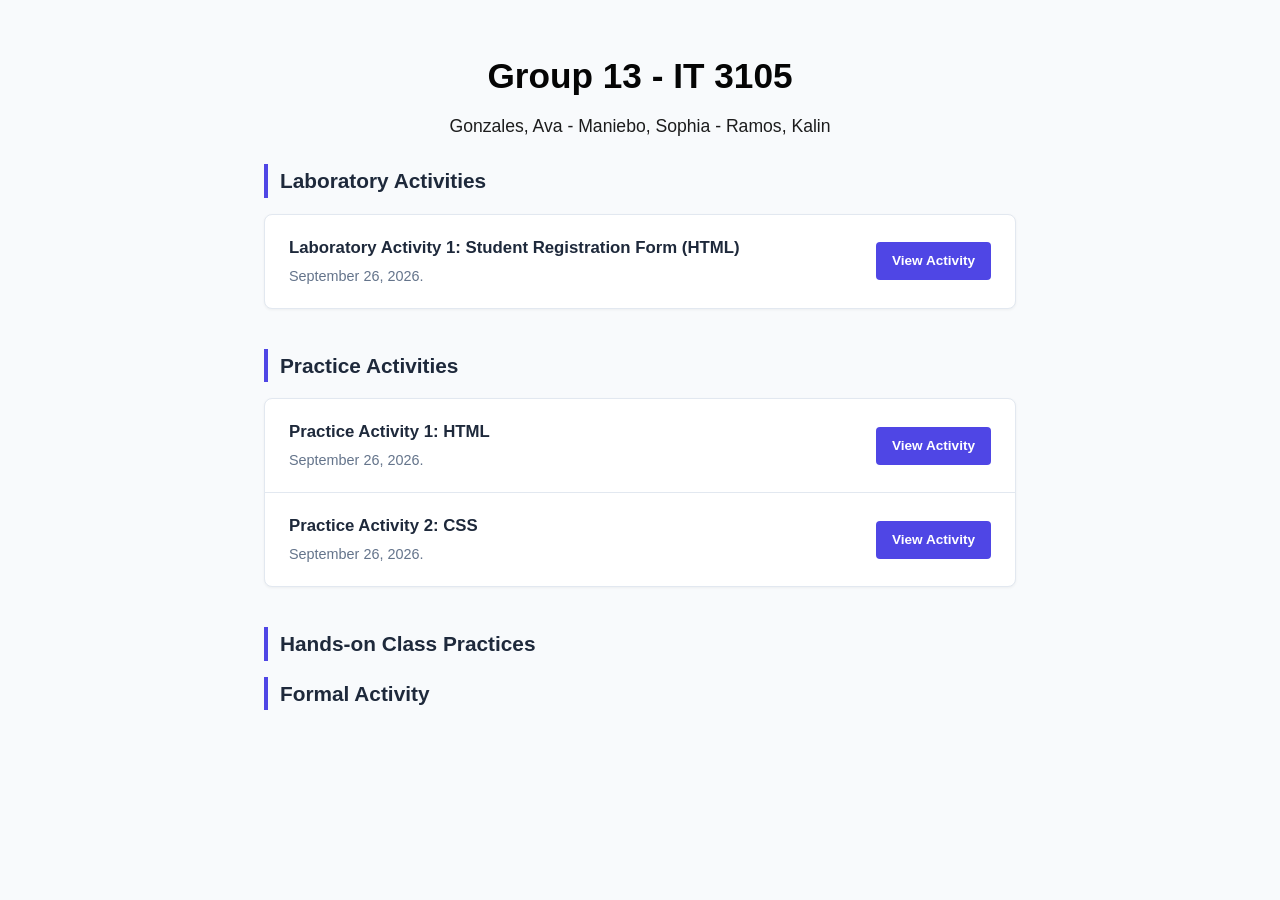
==== index.html @ 4e366361 "Updated the Student Information section" ====
<!DOCTYPE html>
<html lang="en">
<head>
    <meta charset="UTF-8">
    <meta name="viewport" content="width=device-width, initial-scale=1.0">
    <title>Class Activity Repository</title>
    <link rel="stylesheet" href="style.css">
</head>
<body>

    <!-- Banner Header -->
    <header>
        <h1>Group 13  - IT 3105 </h1>
        <p>Gonzales, Ava  -  Maniebo, Sophia  -  Ramos, Kalin</p>
    </header>

    <!-- Main Content Area -->
    <main>
        
        <!-- Section: Current Module -->
        
        
        <h2 class="section-title">Laboratory Activities</h2>
        <ul class="activity-list">
            <li>
                <span class="activity-info">
                    <strong>Laboratory Activity 1: Student Registration Form (HTML)</strong>
                    <p>September 26, 2026.</p>
                </span>
                <a href="#" class="btn">View Activity</a>
            </li>
        </ul>

        <h2 class="section-title">Practice Activities</h2>
        <ul class="activity-list">
            <li>
                <span class="activity-info">
                    <strong>Practice Activity 1: HTML</strong>
                    <p>September 26, 2026.</p>
                </span>
                <a href="#" class="btn">View Activity</a>
            </li>
            <li>
                <span class="activity-info">
                    <strong>Practice Activity 2: CSS</strong>
                    <p>September 26, 2026.</p>
                </span>
                <a href="#" class="btn">View Activity</a>
            </li>
        </ul>
        <h2 class="section-title">Hands-on Class Practices</h2>
        <h2 class="section-title">Formal Activity</h2>

    </main>

</body>
</html>
---- style.css ----
:root {
    --primary: #4f46e5;
    --primary-dark: #4338ca;
    --bg-color: #f8fafc;
    --card-bg: #ffffff;
    --text-main: #1e293b;
    --text-muted: #64748b;
    --border-color: #e2e8f0;
}

* {
    margin: 0;
    padding: 0;
    box-sizing: border-box;
    font-family: 'Segoe UI', Tahoma, Geneva, Verdana, sans-serif;
}

body {
    background-color: var(--bg-color);
    color: var(--text-main);
    line-height: 1.6;
}

/* Banner Header */
header {
    color: rgb(5, 5, 5);
    padding: 3rem 2rem;
    text-align: center;
}

header h1 {
    font-size: 2.2rem;
    margin-bottom: 0.5rem;
}

header p {
    font-size: 1.1rem;
    opacity: 0.9;
    max-width: 600px;
    margin: 0 auto;
}

/* Main Container */
main {
    max-width: 800px;
    margin: -1.5rem auto 3rem auto;
    padding: 0 1.5rem;
}

/* Section Styling */
.section-title {
    font-size: 1.3rem;
    margin-bottom: 1rem;
    color: var(--text-main);
    border-left: 4px solid var(--primary);
    padding-left: 0.75rem;
}

/* Simple List Styling */
.activity-list {
    list-style: none;
    background: var(--card-bg);
    border: 1px solid var(--border-color);
    border-radius: 8px;
    box-shadow: 0 1px 3px 0 rgba(0, 0, 0, 0.05);
    margin-bottom: 2.5rem;
    overflow: hidden;
}

.activity-list li {
    display: flex;
    justify-content: space-between;
    align-items: center;
    padding: 1.25rem 1.5rem;
    border-bottom: 1px solid var(--border-color);
    gap: 1rem;
}

.activity-list li:last-child {
    border-bottom: none;
}

.activity-info strong {
    display: block;
    font-size: 1.05rem;
    color: var(--text-main);
    margin-bottom: 0.2rem;
}

.activity-info p {
    color: var(--text-muted);
    font-size: 0.9rem;
}

/* Buttons */
.btn {
    display: inline-block;
    background-color: var(--primary);
    color: white;
    padding: 0.5rem 1rem;
    border-radius: 4px;
    text-decoration: none;
    font-size: 0.85rem;
    font-weight: 600;
    white-space: nowrap;
    transition: background-color 0.2s;
}

.btn:hover {
    background-color: var(--primary-dark);
}

.btn.secondary {
    background-color: #e2e8f0;
    color: var(--text-main);
}

.btn.secondary:hover {
    background-color: #cbd5e1;
}

/* Footer */
footer {
    text-align: center;
    padding: 2rem;
    color: var(--text-muted);
    font-size: 0.85rem;
    border-top: 1px solid var(--border-color);
    background: white;
}
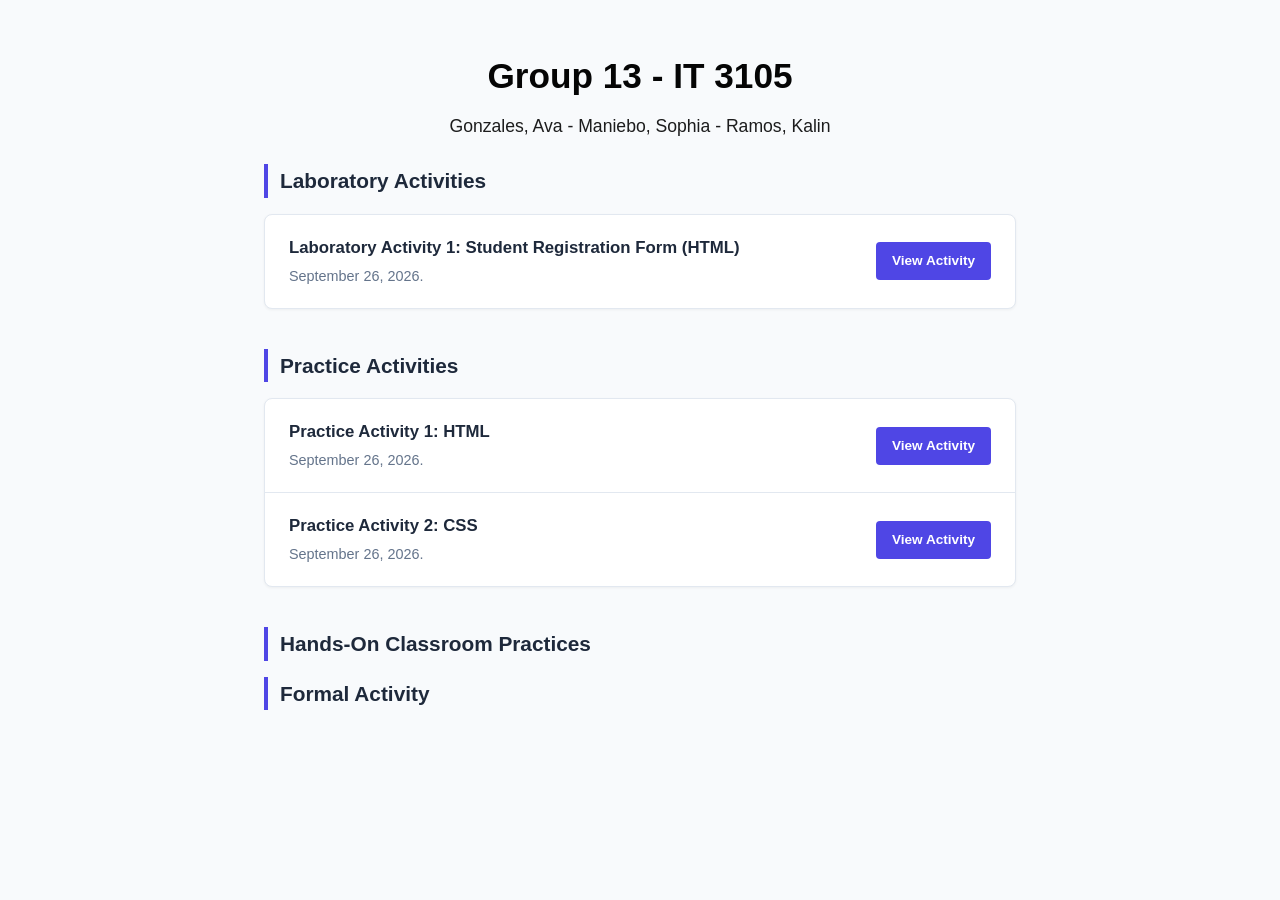
==== commit 39fc7b5d: "Linked 'View Activity' buttons to their corresponding outputs" ====
--- a/index.html
+++ b/index.html
@@ -27,7 +27,7 @@
                     <strong>Laboratory Activity 1: Student Registration Form (HTML)</strong>
                     <p>September 26, 2026.</p>
                 </span>
-                <a href="#" class="btn">View Activity</a>
+                <a href="Laboratory Activities\Laboratory 1\index.html" class="btn">View Activity</a>
             </li>
         </ul>
 
@@ -38,7 +38,7 @@
                     <strong>Practice Activity 1: HTML</strong>
                     <p>September 26, 2026.</p>
                 </span>
-                <a href="#" class="btn">View Activity</a>
+                <a href="Practice Activities\Practice Activity 1 & 2\student_profile_portal.html" class="btn">View Activity</a>
             </li>
             <li>
                 <span class="activity-info">
@@ -48,7 +48,7 @@
                 <a href="#" class="btn">View Activity</a>
             </li>
         </ul>
-        <h2 class="section-title">Hands-on Class Practices</h2>
+        <h2 class="section-title">Hands-On Classroom Practices</h2>
         <h2 class="section-title">Formal Activity</h2>
 
     </main>
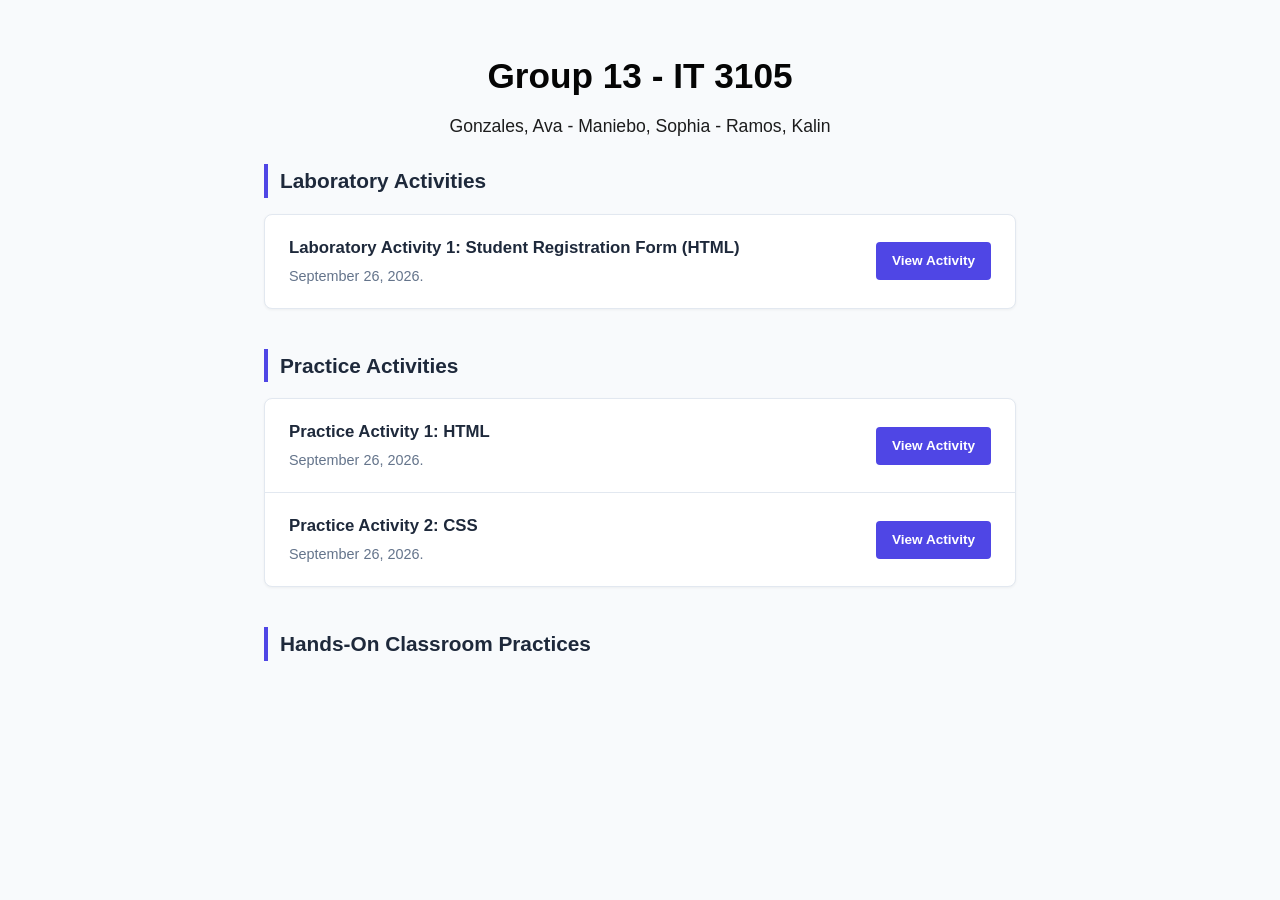
==== commit 93292785: "Renamed files" ====
--- a/index.html
+++ b/index.html
@@ -38,18 +38,20 @@
                     <strong>Practice Activity 1: HTML</strong>
                     <p>September 26, 2026.</p>
                 </span>
-                <a href="Practice Activities\Practice Activity 1 & 2\student_profile_portal.html" class="btn">View Activity</a>
+                <a href="Practice Activities\Practice Activity 1 & 2\student_profile_portal copy.html" class="btn">View Activity</a>
+                
             </li>
             <li>
                 <span class="activity-info">
                     <strong>Practice Activity 2: CSS</strong>
                     <p>September 26, 2026.</p>
                 </span>
-                <a href="#" class="btn">View Activity</a>
+                <a href="Practice Activities\Practice Activity 1 & 2\student_profile_portal.html" class="btn">View Activity</a>
+                
             </li>
         </ul>
         <h2 class="section-title">Hands-On Classroom Practices</h2>
-        <h2 class="section-title">Formal Activity</h2>
+        
 
     </main>
 
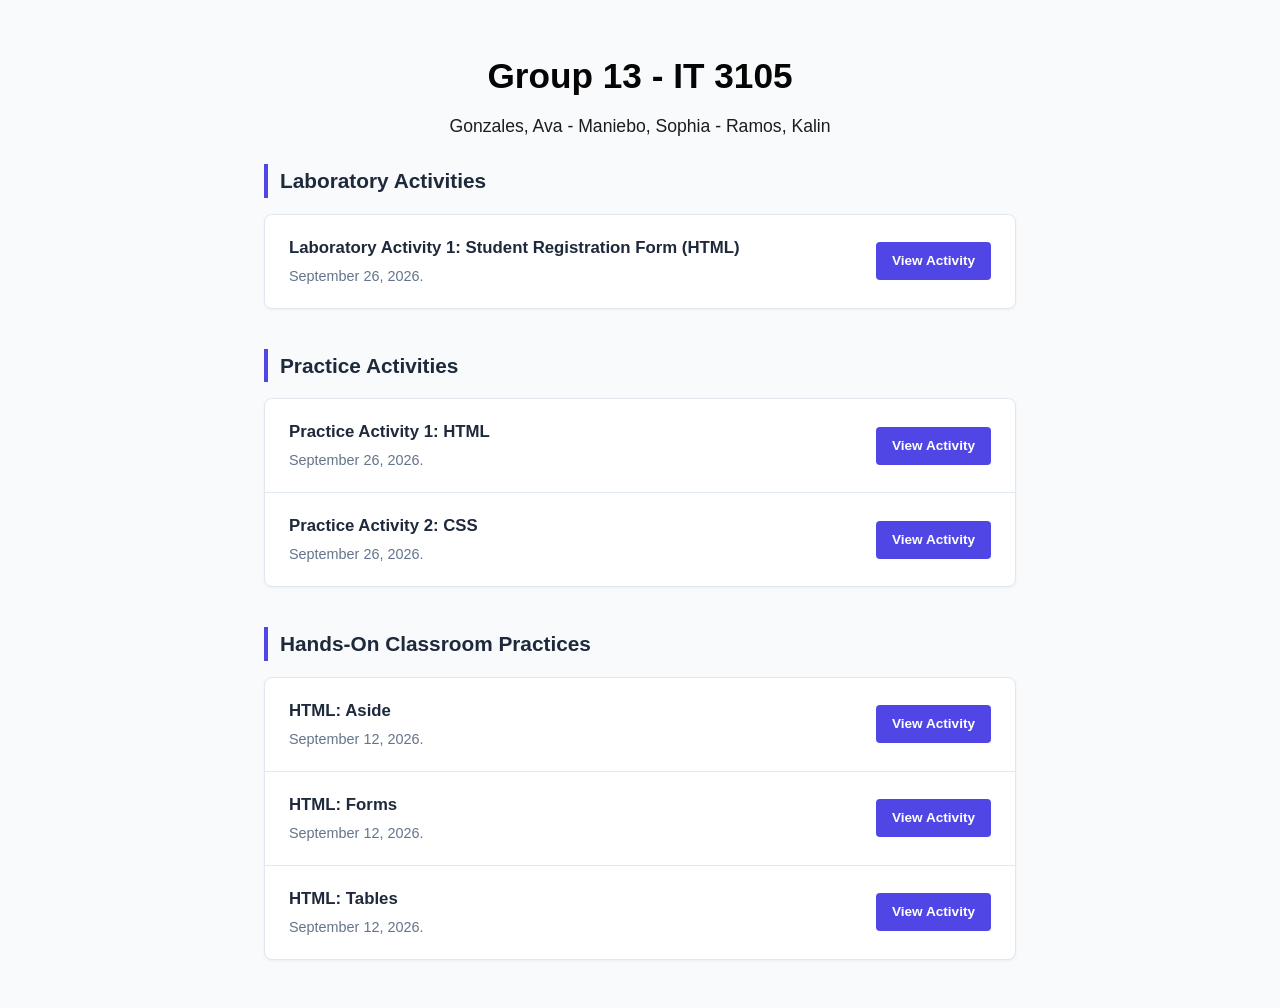
==== commit 67d4ed96: "Updated, added, and linked hands-on practices to their corresponding section" ====
--- a/index.html
+++ b/index.html
@@ -51,6 +51,31 @@
             </li>
         </ul>
         <h2 class="section-title">Hands-On Classroom Practices</h2>
+        <ul class="activity-list">
+            <li>
+                <span class="activity-info">
+                    <strong>HTML: Aside</strong>
+                    <p>September 12, 2026.</p>
+                </span>
+                <a href="Hands-On Classroom Practices\aside.html" class="btn">View Activity</a>
+                
+            </li>
+            <li>
+                <span class="activity-info">
+                    <strong>HTML: Forms</strong>
+                    <p>September 12, 2026.</p>
+                </span>
+                <a href="Hands-On Classroom Practices\forms.html" class="btn">View Activity</a>
+                
+            </li>
+            <li>
+                <span class="activity-info">
+                    <strong>HTML: Tables</strong>
+                    <p>September 12, 2026.</p>
+                </span>
+                <a href="Hands-On Classroom Practices\tables.html" class="btn">View Activity</a>
+            </li>
+        </ul>
         
 
     </main>
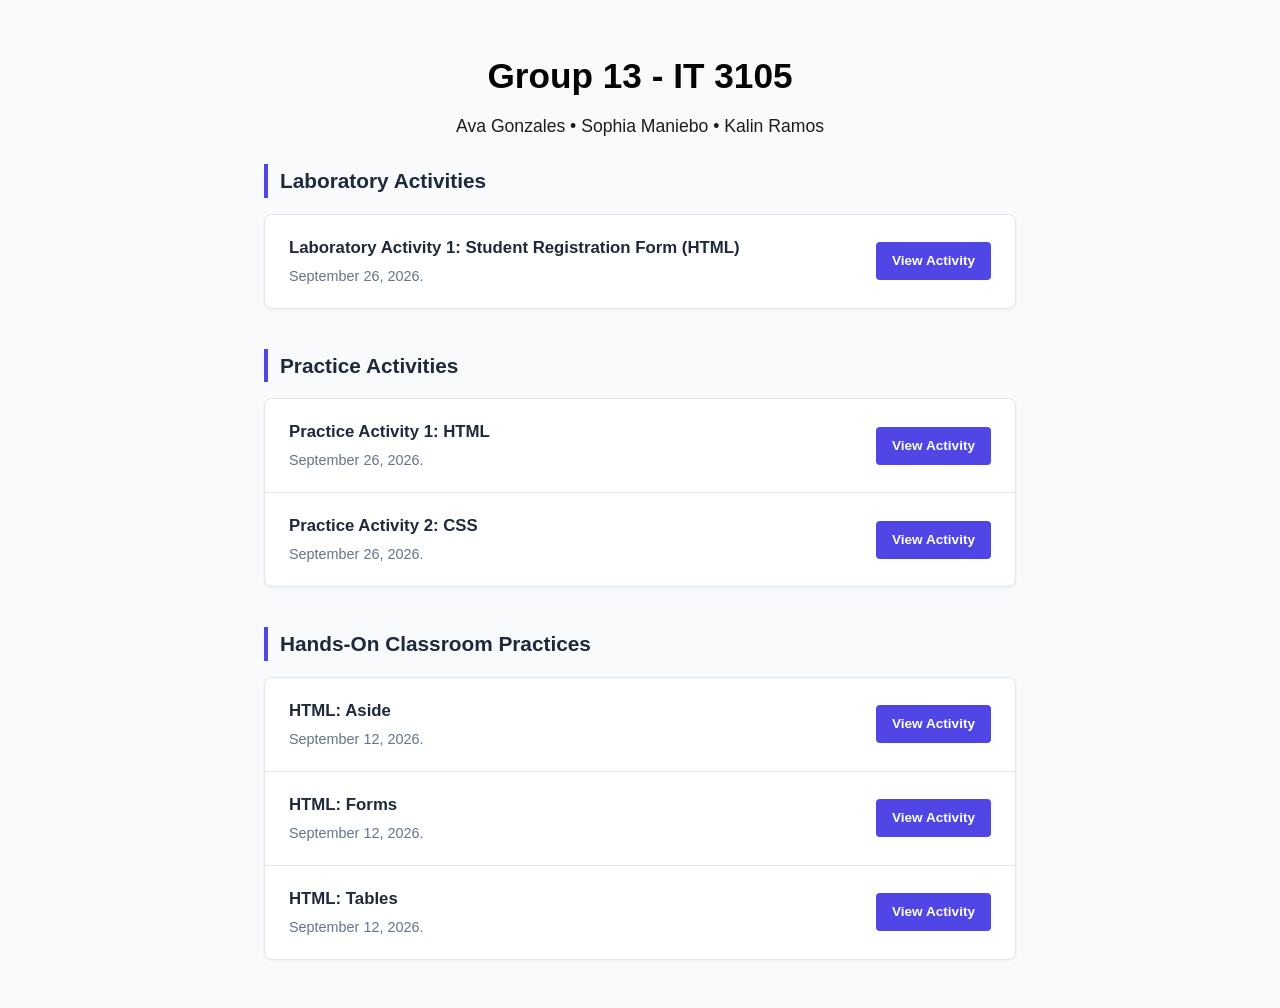
==== commit c4eab070: "Changed the format of members' names displayed in the header section" ====
--- a/index.html
+++ b/index.html
@@ -11,7 +11,7 @@
     <!-- Banner Header -->
     <header>
         <h1>Group 13  - IT 3105 </h1>
-        <p>Gonzales, Ava  -  Maniebo, Sophia  -  Ramos, Kalin</p>
+        <p>Ava Gonzales • Sophia Maniebo • Kalin Ramos</p>
     </header>
 
     <!-- Main Content Area -->
